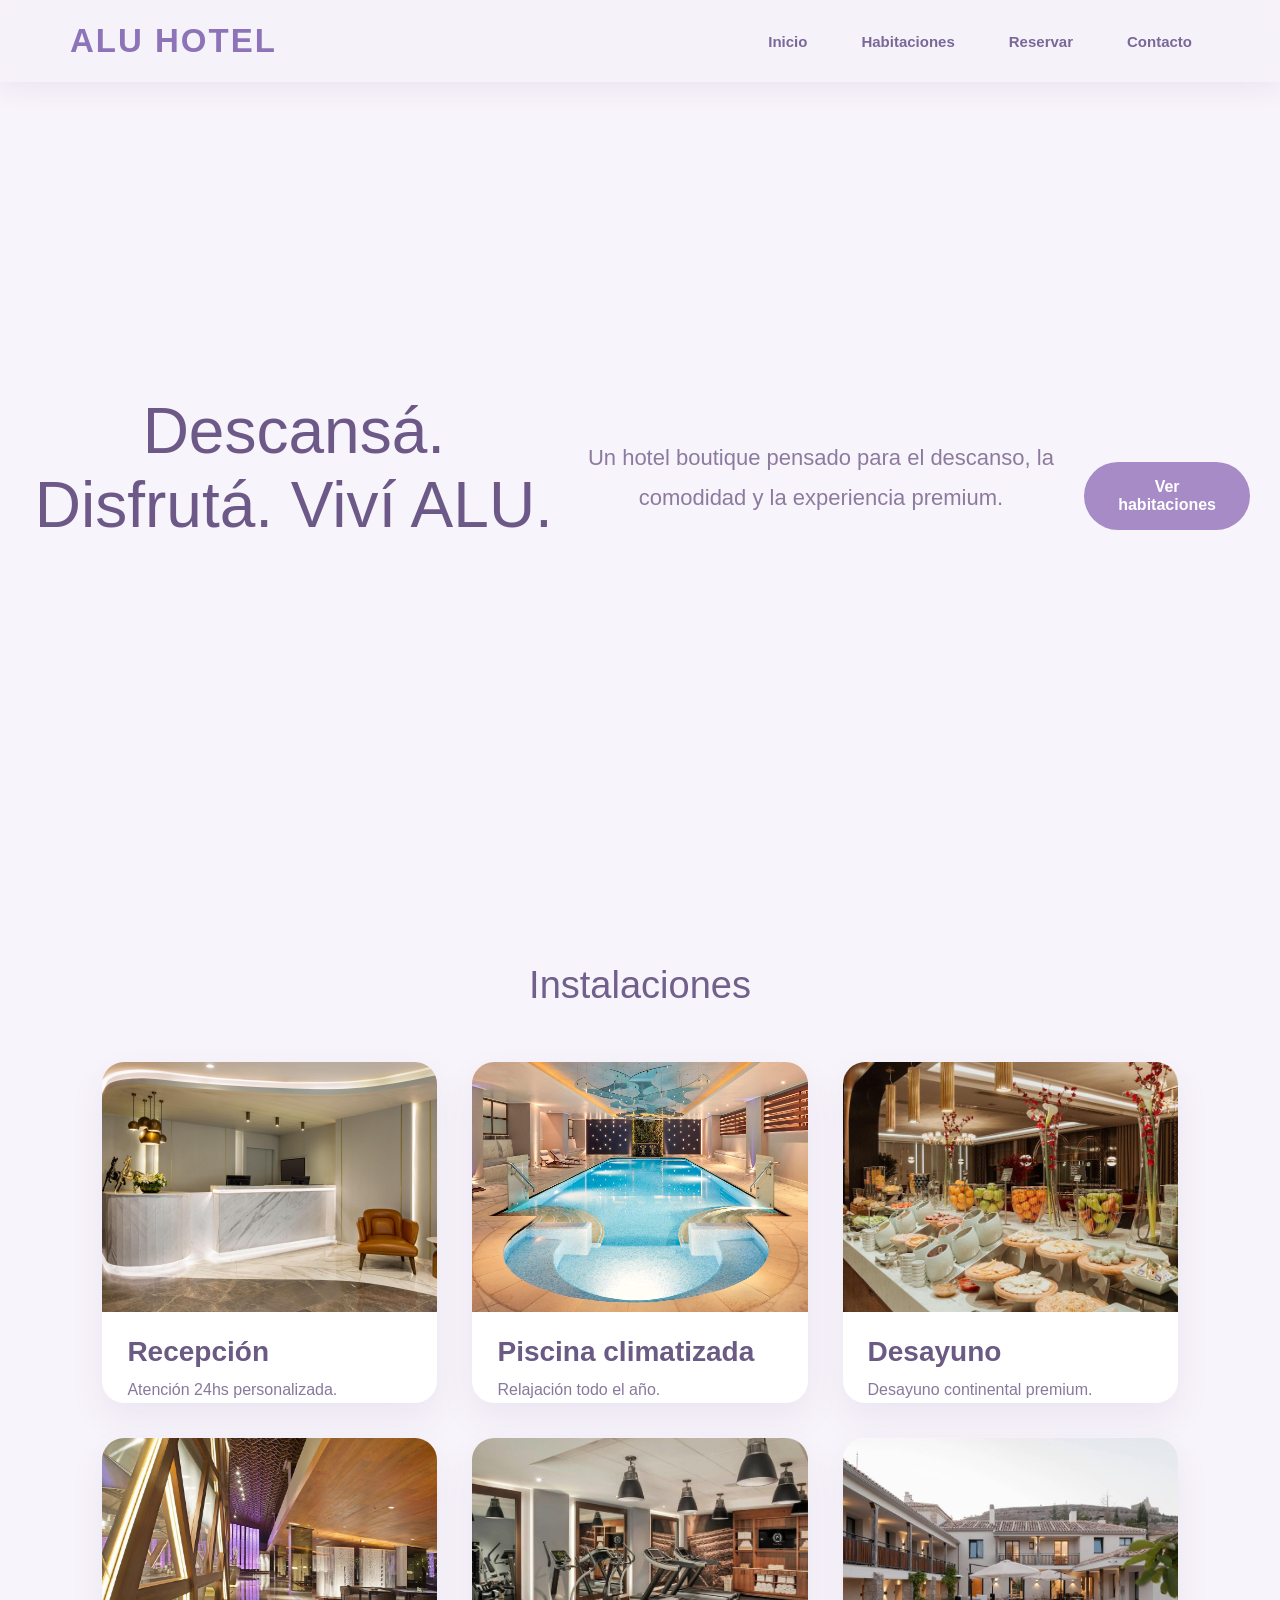
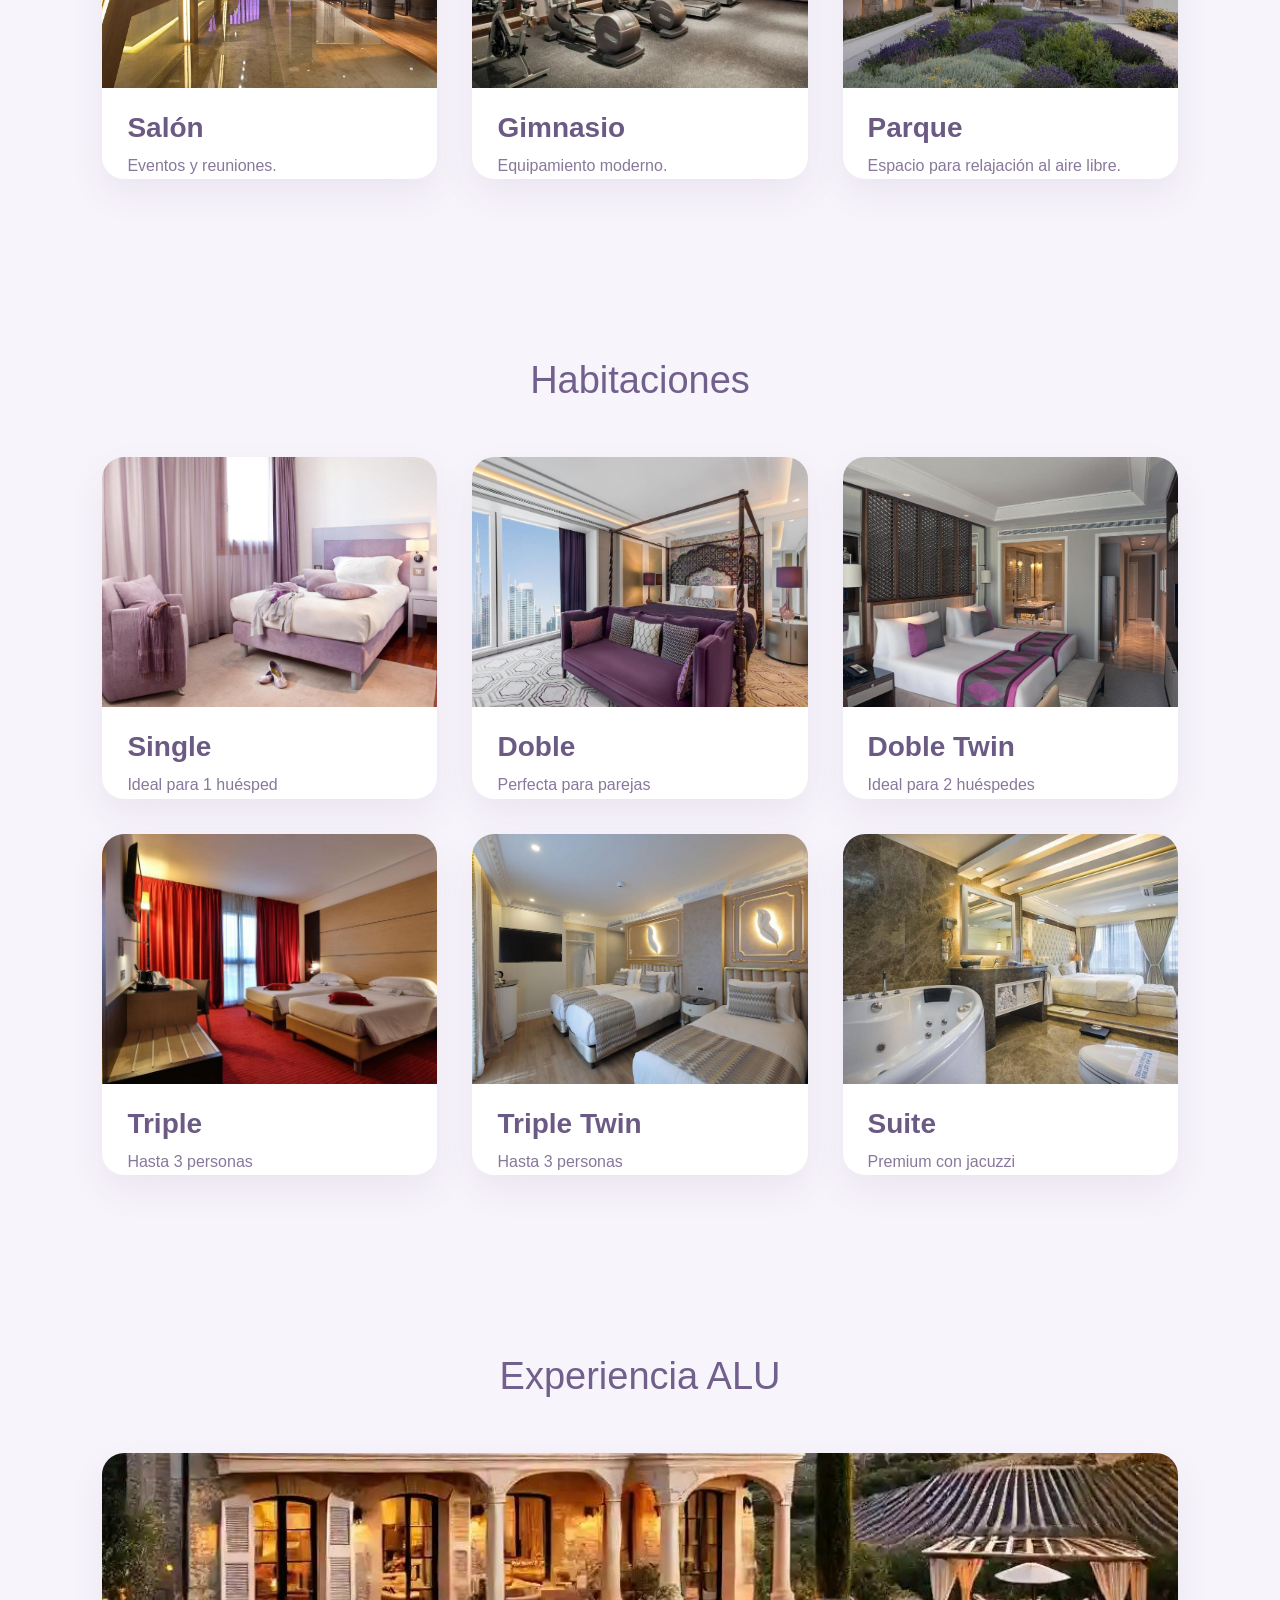
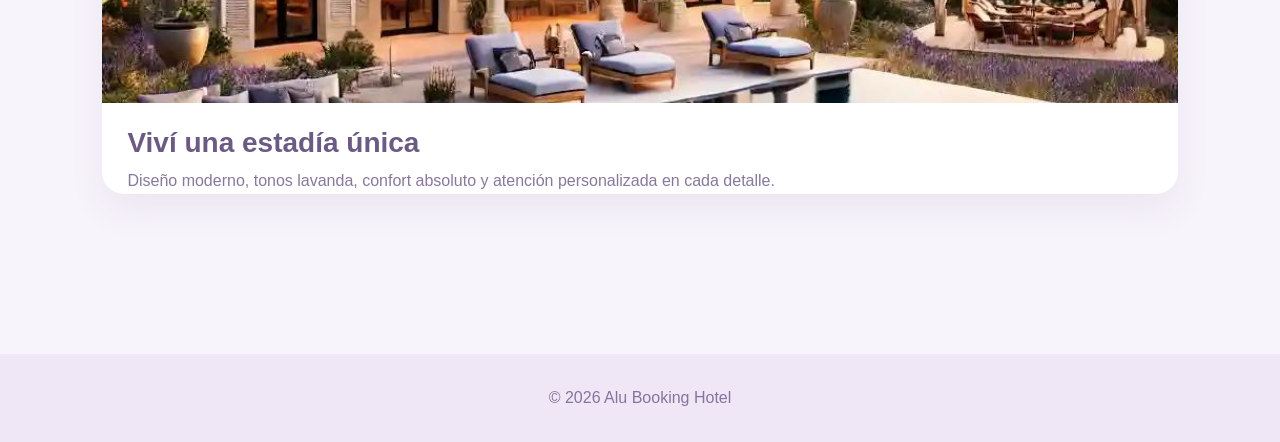
==== index.html @ e0110cf2 "Primer commit de mi web limpia" ====
<!DOCTYPE html>
<html lang="es">

<head>
    <meta charset="UTF-8">
    <title>Alu Booking Hotel</title>
    <link rel="stylesheet" href="/css/style.css">
</head>

<body>

<header>

    <div class="logo">ALU HOTEL</div>

    <nav>
        <a href="/">Inicio</a>
        <a href="/habitaciones">Habitaciones</a>
        <a href="/reservar">Reservar</a>
        <a href="/contacto">Contacto</a>
    </nav>

</header>


<!-- HERO -->
<section class="hero">

    <h1>Descansá. Disfrutá. Viví ALU.</h1>

    <p>
        Un hotel boutique pensado para el descanso,
        la comodidad y la experiencia premium.
    </p>

    <a href="/habitaciones" class="btn">Ver habitaciones</a>

</section>


<!-- INSTALACIONES -->
<section>

    <h2>Instalaciones</h2>

    <div class="grid">

        <div class="room">
            <img src="/img/instalaciones/recepcion.jpg">
            <h3>Recepción</h3>
            <p>Atención 24hs personalizada.</p>
        </div>

        <div class="room">
            <img src="/img/instalaciones/piscina.jpg">
            <h3>Piscina climatizada</h3>
            <p>Relajación todo el año.</p>
        </div>

        <div class="room">
            <img src="/img/instalaciones/desayuno.jpg">
            <h3>Desayuno</h3>
            <p>Desayuno continental premium.</p>
        </div>

        <div class="room">
            <img src="/img/instalaciones/salon.jpg">
            <h3>Salón</h3>
            <p>Eventos y reuniones.</p>
        </div>

        <div class="room">
            <img src="/img/instalaciones/gimnasio.jpg">
            <h3>Gimnasio</h3>
            <p>Equipamiento moderno.</p>
        </div>

        <div class="room">
            <img src="/img/instalaciones/parque.jpg">
            <h3>Parque</h3>
            <p> Espacio para relajación al aire libre.</p>
        </div>

    </div>

</section>


<!-- HABITACIONES -->
<section>

    <h2>Habitaciones</h2>

    <div class="grid">

        <div class="room">
            <img src="/img/habitaciones/single.jpg">
            <h3>Single</h3>
            <p>Ideal para 1 huésped</p>
        </div>

        <div class="room">
            <img src="/img/habitaciones/doble.jpg">
            <h3>Doble</h3>
            <p>Perfecta para parejas</p>
        </div>

        <div class="room">
            <img src="/img/habitaciones/doble-twin.jpg">
            <h3>Doble Twin</h3>
            <p>Ideal para 2 huéspedes</p>
        </div>

        <div class="room">
            <img src="/img/habitaciones/triple.jpg">
            <h3>Triple</h3>
            <p>Hasta 3 personas</p>
        </div>

        <div class="room">
            <img src="/img/habitaciones/triple-twin.jpg">
            <h3>Triple Twin</h3>
            <p>Hasta 3 personas</p>
        </div>

        <div class="room">
            <img src="/img/habitaciones/suite.jpg">
            <h3>Suite</h3>
            <p>Premium con jacuzzi</p>
        </div>

    </div>

</section>


<!-- EXPERIENCIA -->
<section>

    <h2>Experiencia ALU</h2>

    <div class="room">

        <img src="/img/general/hotel.jpg">

        <h3>Viví una estadía única</h3>

        <p>
            Diseño moderno, tonos lavanda, confort absoluto
            y atención personalizada en cada detalle.
        </p>

    </div>

</section>


<footer>

    © 2026 Alu Booking Hotel
</footer>

</body>

</html>
---- css/style.css ----
/* =====================================================
   ALU BOOKING HOTEL
   NUEVO ESTILO PREMIUM 2026
   ===================================================== */

*{
    margin:0;
    padding:0;
    box-sizing:border-box;
}

html{
    scroll-behavior:smooth;
}

body{

    font-family:'Segoe UI',sans-serif;

    background:#f8f4fb;

    color:#6b5d7b;

}

/* ==========================
        HEADER
========================== */

header{

    position:fixed;

    top:0;

    left:0;

    width:100%;

    height:82px;

    background:rgba(246,241,250,.92);

    backdrop-filter:blur(16px);

    display:flex;

    justify-content:space-between;

    align-items:center;

    padding:0 70px;

    box-shadow:0 8px 24px rgba(90,60,120,.08);

    z-index:9999;

}

.logo{

    font-size:33px;

    font-weight:700;

    color:#8d73b8;

    letter-spacing:2px;

}

nav{

    display:flex;

    gap:18px;

}

nav a{

    text-decoration:none;

    color:#7a6898;

    font-size:15px;

    font-weight:600;

    transition:.25s;

    padding:10px 18px;

    border-radius:30px;

}

nav a:hover{

    background:#ded1ee;

    color:#66527e;

}

/* ==========================
        HERO
========================== */

.hero{

    margin-top:82px;

    min-height:88vh;

    display:flex;

    justify-content:center;

    align-items:center;

    text-align:center;

    padding:70px 30px;

}

.hero h1{

    font-size:64px;

    color:#6d5987;

    margin-bottom:20px;

    font-weight:300;

}

.hero p{

    font-size:22px;

    color:#8d7b9f;

    line-height:1.8;

}

/* ==========================
        BOTONES
========================== */

.btn{

    display:inline-block;

    margin-top:35px;

    background:#a68bc7;

    color:white;

    padding:16px 34px;

    border-radius:40px;

    text-decoration:none;

    font-weight:600;

    transition:.25s;

}

.btn:hover{

    background:#9276b7;

    transform:translateY(-3px);

}

/* ==========================
        TITULOS
========================== */

section{

    padding:90px 8%;

}

h2{

    text-align:center;

    font-size:38px;

    color:#715f8c;

    margin-bottom:55px;

    font-weight:300;

}

/* ==========================
        HABITACIONES
========================== */

.grid{

    display:grid;

    grid-template-columns:repeat(auto-fit,minmax(330px,1fr));

    gap:35px;

}

.room{

    background:white;

    border-radius:22px;

    overflow:hidden;

    box-shadow:0 15px 35px rgba(80,60,120,.08);

    transition:.25s;

}

.room:hover{

    transform:translateY(-8px);

}

.room img{

    width:100%;

    height:250px;

    object-fit:cover;

}

.room h3{

    padding:20px 25px 8px;

    color:#6b5a83;

    font-size:28px;

}

.room p{

    padding:0 25px;

    color:#88789b;

    line-height:1.7;

}

.price{

    padding:18px 25px;

    font-size:24px;

    color:#8b6ab3;

    font-weight:bold;

}

/* ==========================
        FORMULARIOS
========================== */

input,
select{

    width:100%;

    padding:14px;

    border:1px solid #ddd;

    border-radius:12px;

    margin-top:8px;

    margin-bottom:18px;

    font-size:15px;

}

button{

    border:none;

    cursor:pointer;

}

/* ==========================
        FOOTER
========================== */

footer{

    background:#efe7f6;

    text-align:center;

    padding:35px;

    color:#85749d;

    margin-top:70px;

}

/* ==========================
        RESPONSIVE
========================== */

@media(max-width:900px){

header{

padding:0 20px;

}

.hero h1{

font-size:44px;

}

nav{

gap:8px;

flex-wrap:wrap;

justify-content:center;

}

}
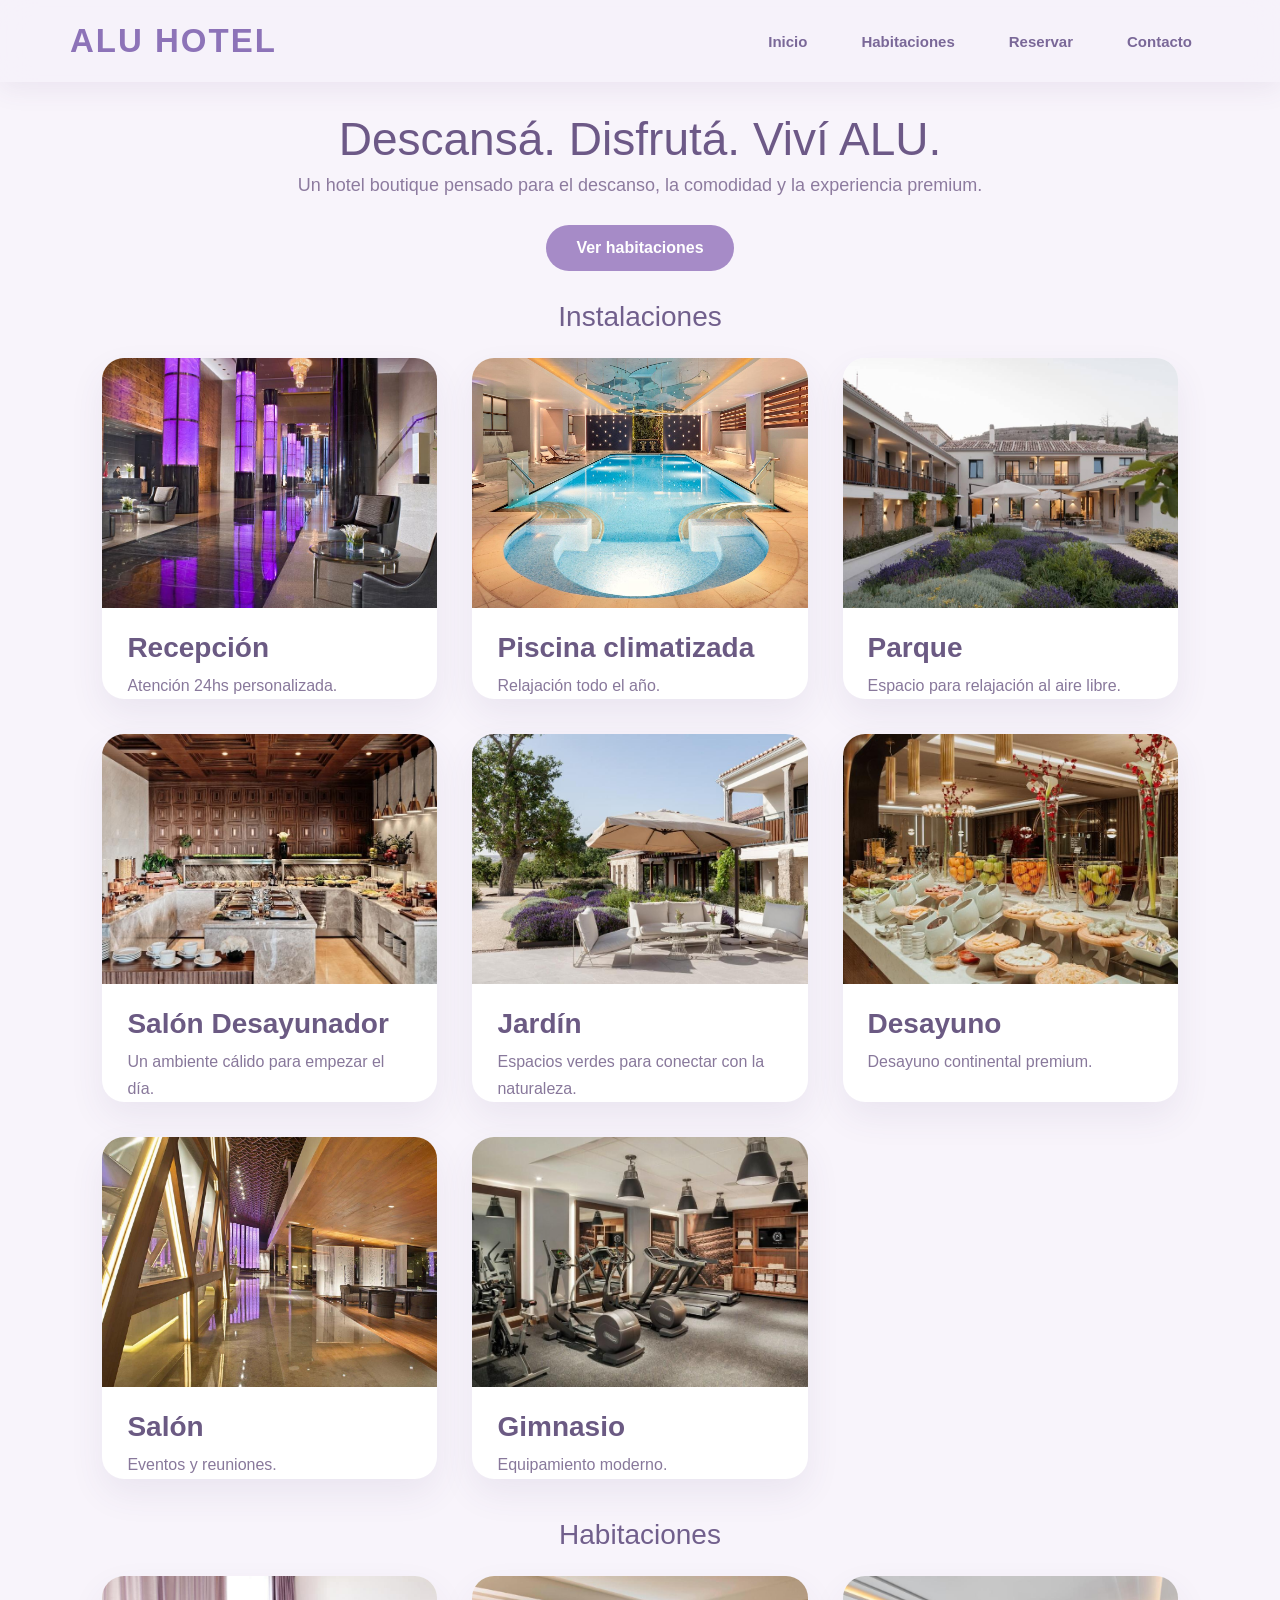
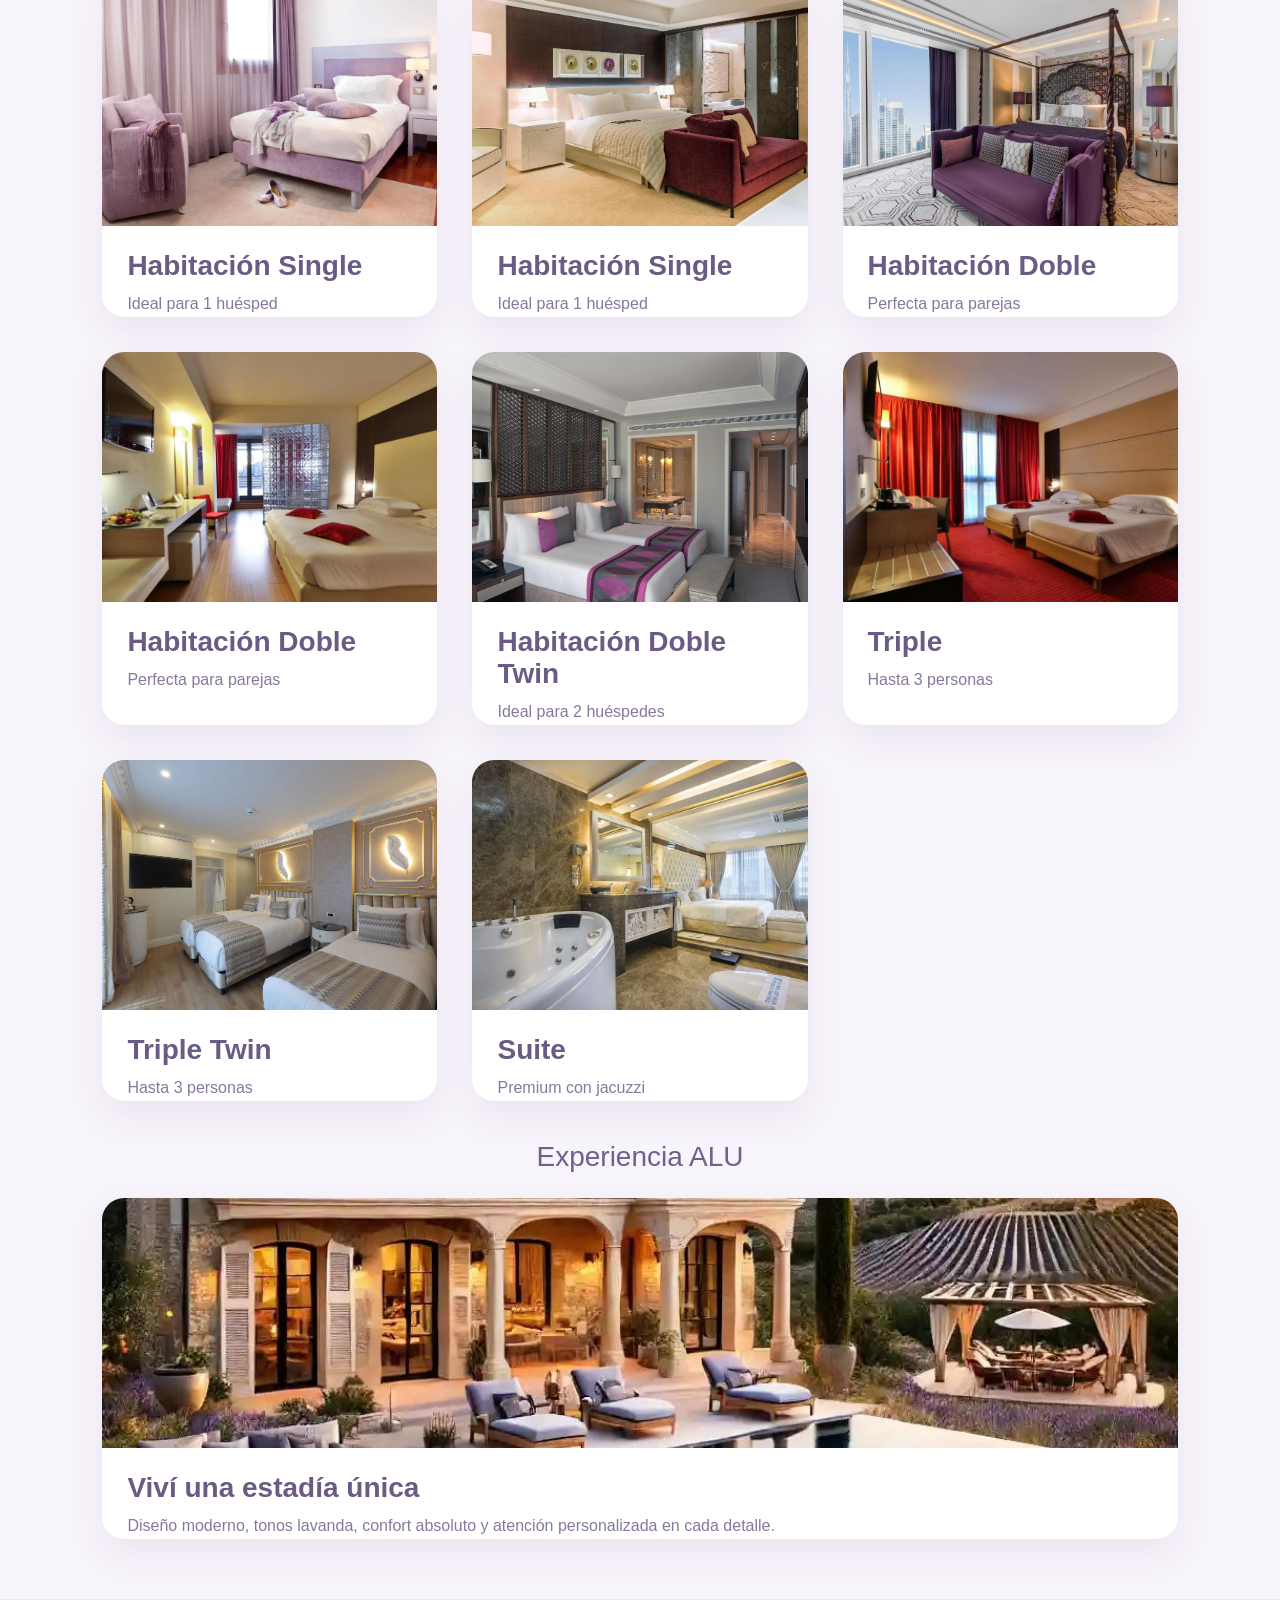
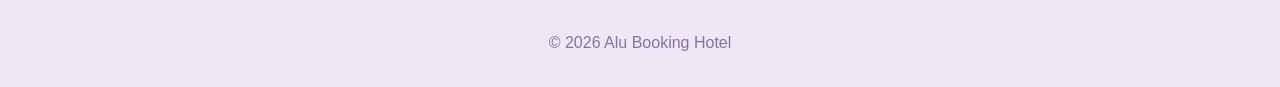
==== commit c6ff5a06: "agregando archivos html y carpetas css e ima a la raiz" ====
--- a/index.html
+++ b/index.html
@@ -4,7 +4,7 @@
 <head>
     <meta charset="UTF-8">
     <title>Alu Booking Hotel</title>
-    <link rel="stylesheet" href="/css/style.css">
+    <link rel="stylesheet" href="css/style.css">
 </head>
 
 <body>
@@ -14,10 +14,10 @@
     <div class="logo">ALU HOTEL</div>
 
     <nav>
-        <a href="/">Inicio</a>
-        <a href="/habitaciones">Habitaciones</a>
-        <a href="/reservar">Reservar</a>
-        <a href="/contacto">Contacto</a>
+        <a href="index.html">Inicio</a>
+        <a href="habitaciones.html">Habitaciones</a>
+        <a href="reservar.html">Reservar</a>
+        <a href="contacto.html">Contacto</a>
     </nav>
 
 </header>
@@ -33,7 +33,7 @@
         la comodidad y la experiencia premium.
     </p>
 
-    <a href="/habitaciones" class="btn">Ver habitaciones</a>
+    <a href="habitaciones.html" class="btn">Ver habitaciones</a>
 
 </section>
 
@@ -46,40 +46,56 @@
     <div class="grid">
 
         <div class="room">
-            <img src="/img/instalaciones/recepcion.jpg">
+            <img src="img/instalaciones/recepcion.jpg">
             <h3>Recepción</h3>
             <p>Atención 24hs personalizada.</p>
         </div>
 
         <div class="room">
-            <img src="/img/instalaciones/piscina.jpg">
+            <img src="img/instalaciones/piscina.jpg">
             <h3>Piscina climatizada</h3>
             <p>Relajación todo el año.</p>
         </div>
 
+           <div class="room">
+            <img src="img/instalaciones/parque.jpg">
+            <h3>Parque</h3>
+            <p>Espacio para relajación al aire libre.</p>
+        </div>
+
+        <!-- AGREGADO 1: SALÓN DESAYUNADOR -->
         <div class="room">
-            <img src="/img/instalaciones/desayuno.jpg">
+            <img src="img/instalaciones/salon desayunador.jpg">
+            <h3>Salón Desayunador</h3>
+            <p>Un ambiente cálido para empezar el día.</p>
+        </div>
+
+        <!-- AGREGADO 2: JARDÍN -->
+        <div class="room">
+            <img src="img/instalaciones/jardin.jpg">
+            <h3>Jardín</h3>
+            <p>Espacios verdes para conectar con la naturaleza.</p>
+        </div>
+
+        <div class="room">
+            <img src="img/instalaciones/desayuno.jpg">
             <h3>Desayuno</h3>
             <p>Desayuno continental premium.</p>
         </div>
 
         <div class="room">
-            <img src="/img/instalaciones/salon.jpg">
+            <img src="img/instalaciones/salon.jpg">
             <h3>Salón</h3>
             <p>Eventos y reuniones.</p>
         </div>
 
         <div class="room">
-            <img src="/img/instalaciones/gimnasio.jpg">
+            <img src="img/instalaciones/gimnasio.jpg">
             <h3>Gimnasio</h3>
             <p>Equipamiento moderno.</p>
         </div>
 
-        <div class="room">
-            <img src="/img/instalaciones/parque.jpg">
-            <h3>Parque</h3>
-            <p> Espacio para relajación al aire libre.</p>
-        </div>
+     
 
     </div>
 
@@ -94,37 +110,51 @@
     <div class="grid">
 
         <div class="room">
-            <img src="/img/habitaciones/single.jpg">
-            <h3>Single</h3>
+            <img src="img/habitaciones/single.jpg">
+            <h3>Habitación Single</h3>
+            <p>Ideal para 1 huésped</p>
+        </div>
+
+        <!-- SEGUNDA HABITACIÓN SINGLE CON SU NOMBRE REAL -->
+        <div class="room">
+            <img src="img/habitaciones/habitacion-single-single.jpg">
+            <h3>Habitación Single</h3>
             <p>Ideal para 1 huésped</p>
         </div>
 
         <div class="room">
-            <img src="/img/habitaciones/doble.jpg">
-            <h3>Doble</h3>
+            <img src="img/habitaciones/doble.jpg">
+            <h3>Habitación Doble</h3>
+            <p>Perfecta para parejas</p>
+        </div>
+
+        <!-- SEGUNDA HABITACIÓN DOBLE CON SU NOMBRE REAL -->
+        <div class="room">
+            <img src="img/habitaciones/habitacion-doble-doble.jpg">
+            <h3>Habitación Doble</h3>
             <p>Perfecta para parejas</p>
         </div>
 
         <div class="room">
-            <img src="/img/habitaciones/doble-twin.jpg">
-            <h3>Doble Twin</h3>
+            <img src="img/habitaciones/doble-twin.jpg">
+            <h3>Habitación Doble Twin</h3>
             <p>Ideal para 2 huéspedes</p>
         </div>
 
         <div class="room">
-            <img src="/img/habitaciones/triple.jpg">
+            <img src="img/habitaciones/triple.jpg">
             <h3>Triple</h3>
             <p>Hasta 3 personas</p>
         </div>
 
         <div class="room">
-            <img src="/img/habitaciones/triple-twin.jpg">
+            <img src="img/habitaciones/triple-twin.jpg">
             <h3>Triple Twin</h3>
             <p>Hasta 3 personas</p>
         </div>
 
         <div class="room">
-            <img src="/img/habitaciones/suite.jpg">
+            <img src="img/habitaciones/suite.jpg">
             <h3>Suite</h3>
             <p>Premium con jacuzzi</p>
         </div>
@@ -141,7 +171,7 @@
 
     <div class="room">
 
-        <img src="/img/general/hotel.jpg">
+        <img src="img/general/hotel.jpg">
 
         <h3>Viví una estadía única</h3>
 
@@ -156,7 +186,6 @@
 
 
 <footer>
-
     © 2026 Alu Booking Hotel
 </footer>
 
--- a/css/style.css
+++ b/css/style.css
@@ -14,13 +14,9 @@
 }
 
 body{
-
     font-family:'Segoe UI',sans-serif;
-
     background:#f8f4fb;
-
     color:#6b5d7b;
-
 }
 
 /* ==========================
@@ -28,79 +24,46 @@
 ========================== */
 
 header{
-
     position:fixed;
-
     top:0;
-
     left:0;
-
     width:100%;
-
     height:82px;
-
     background:rgba(246,241,250,.92);
-
     backdrop-filter:blur(16px);
-
     display:flex;
-
     justify-content:space-between;
-
     align-items:center;
-
     padding:0 70px;
-
     box-shadow:0 8px 24px rgba(90,60,120,.08);
-
     z-index:9999;
-
 }
 
 .logo{
-
     font-size:33px;
-
     font-weight:700;
-
     color:#8d73b8;
-
     letter-spacing:2px;
-
 }
 
 nav{
-
     display:flex;
-
     gap:18px;
-
 }
 
 nav a{
-
     text-decoration:none;
-
     color:#7a6898;
-
     font-size:15px;
-
     font-weight:600;
-
     transition:.25s;
-
     padding:10px 18px;
-
     border-radius:30px;
-
 }
 
 nav a:hover{
-
     background:#ded1ee;
-
     color:#66527e;
-
 }
 
 /* ==========================
@@ -108,43 +71,22 @@
 ========================== */
 
 .hero{
-
     margin-top:82px;
-
-    min-height:88vh;
-
-    display:flex;
-
-    justify-content:center;
-
-    align-items:center;
-
     text-align:center;
-
-    padding:70px 30px;
-
+    padding:30px 0px 10px 0px;
 }
 
 .hero h1{
-
-    font-size:64px;
-
+    font-size:46px;
     color:#6d5987;
-
-    margin-bottom:20px;
-
+    margin-bottom:5px;
     font-weight:300;
-
 }
 
 .hero p{
-
-    font-size:22px;
-
+    font-size:18px;
     color:#8d7b9f;
-
-    line-height:1.8;
-
+    line-height:1.6;
 }
 
 /* ==========================
@@ -152,33 +94,20 @@
 ========================== */
 
 .btn{
-
     display:inline-block;
-
-    margin-top:35px;
-
+    margin-top:25px;
     background:#a68bc7;
-
     color:white;
-
-    padding:16px 34px;
-
+    padding:14px 30px;
     border-radius:40px;
-
     text-decoration:none;
-
     font-weight:600;
-
     transition:.25s;
-
 }
 
 .btn:hover{
-
     background:#9276b7;
-
     transform:translateY(-3px);
-
 }
 
 /* ==========================
@@ -186,23 +115,15 @@
 ========================== */
 
 section{
-
-    padding:90px 8%;
-
+    padding:20px 8%;
 }
 
 h2{
-
     text-align:center;
-
-    font-size:38px;
-
+    font-size:28px;
     color:#715f8c;
-
-    margin-bottom:55px;
-
+    margin-bottom:25px;
     font-weight:300;
-
 }
 
 /* ==========================
@@ -210,75 +131,46 @@
 ========================== */
 
 .grid{
-
     display:grid;
-
     grid-template-columns:repeat(auto-fit,minmax(330px,1fr));
-
     gap:35px;
-
 }
 
 .room{
-
     background:white;
-
     border-radius:22px;
-
     overflow:hidden;
-
     box-shadow:0 15px 35px rgba(80,60,120,.08);
-
     transition:.25s;
-
 }
 
 .room:hover{
-
     transform:translateY(-8px);
-
 }
 
 .room img{
-
     width:100%;
-
     height:250px;
-
     object-fit:cover;
-
 }
 
 .room h3{
-
     padding:20px 25px 8px;
-
     color:#6b5a83;
-
     font-size:28px;
-
 }
 
 .room p{
-
     padding:0 25px;
-
     color:#88789b;
-
     line-height:1.7;
-
 }
 
 .price{
-
     padding:18px 25px;
-
     font-size:24px;
-
     color:#8b6ab3;
-
     font-weight:bold;
-
 }
 
 /* ==========================
@@ -287,29 +179,18 @@
 
 input,
 select{
-
     width:100%;
-
     padding:14px;
-
     border:1px solid #ddd;
-
     border-radius:12px;
-
     margin-top:8px;
-
     margin-bottom:18px;
-
     font-size:15px;
-
 }
 
 button{
-
     border:none;
-
     cursor:pointer;
-
 }
 
 /* ==========================
@@ -317,17 +198,11 @@
 ========================== */
 
 footer{
-
     background:#efe7f6;
-
     text-align:center;
-
     padding:35px;
-
     color:#85749d;
-
-    margin-top:70px;
-
+    margin-top:40px;
 }
 
 /* ==========================
@@ -336,26 +211,18 @@
 
 @media(max-width:900px){
 
-header{
-
-padding:0 20px;
-
-}
-
-.hero h1{
-
-font-size:44px;
-
-}
-
-nav{
-
-gap:8px;
-
-flex-wrap:wrap;
-
-justify-content:center;
-
-}
+    header{
+        padding:0 20px;
+    }
+
+    .hero h1{
+        font-size:36px;
+    }
+
+    nav{
+        gap:8px;
+        flex-wrap:wrap;
+        justify-content:center;
+    }
 
 }
